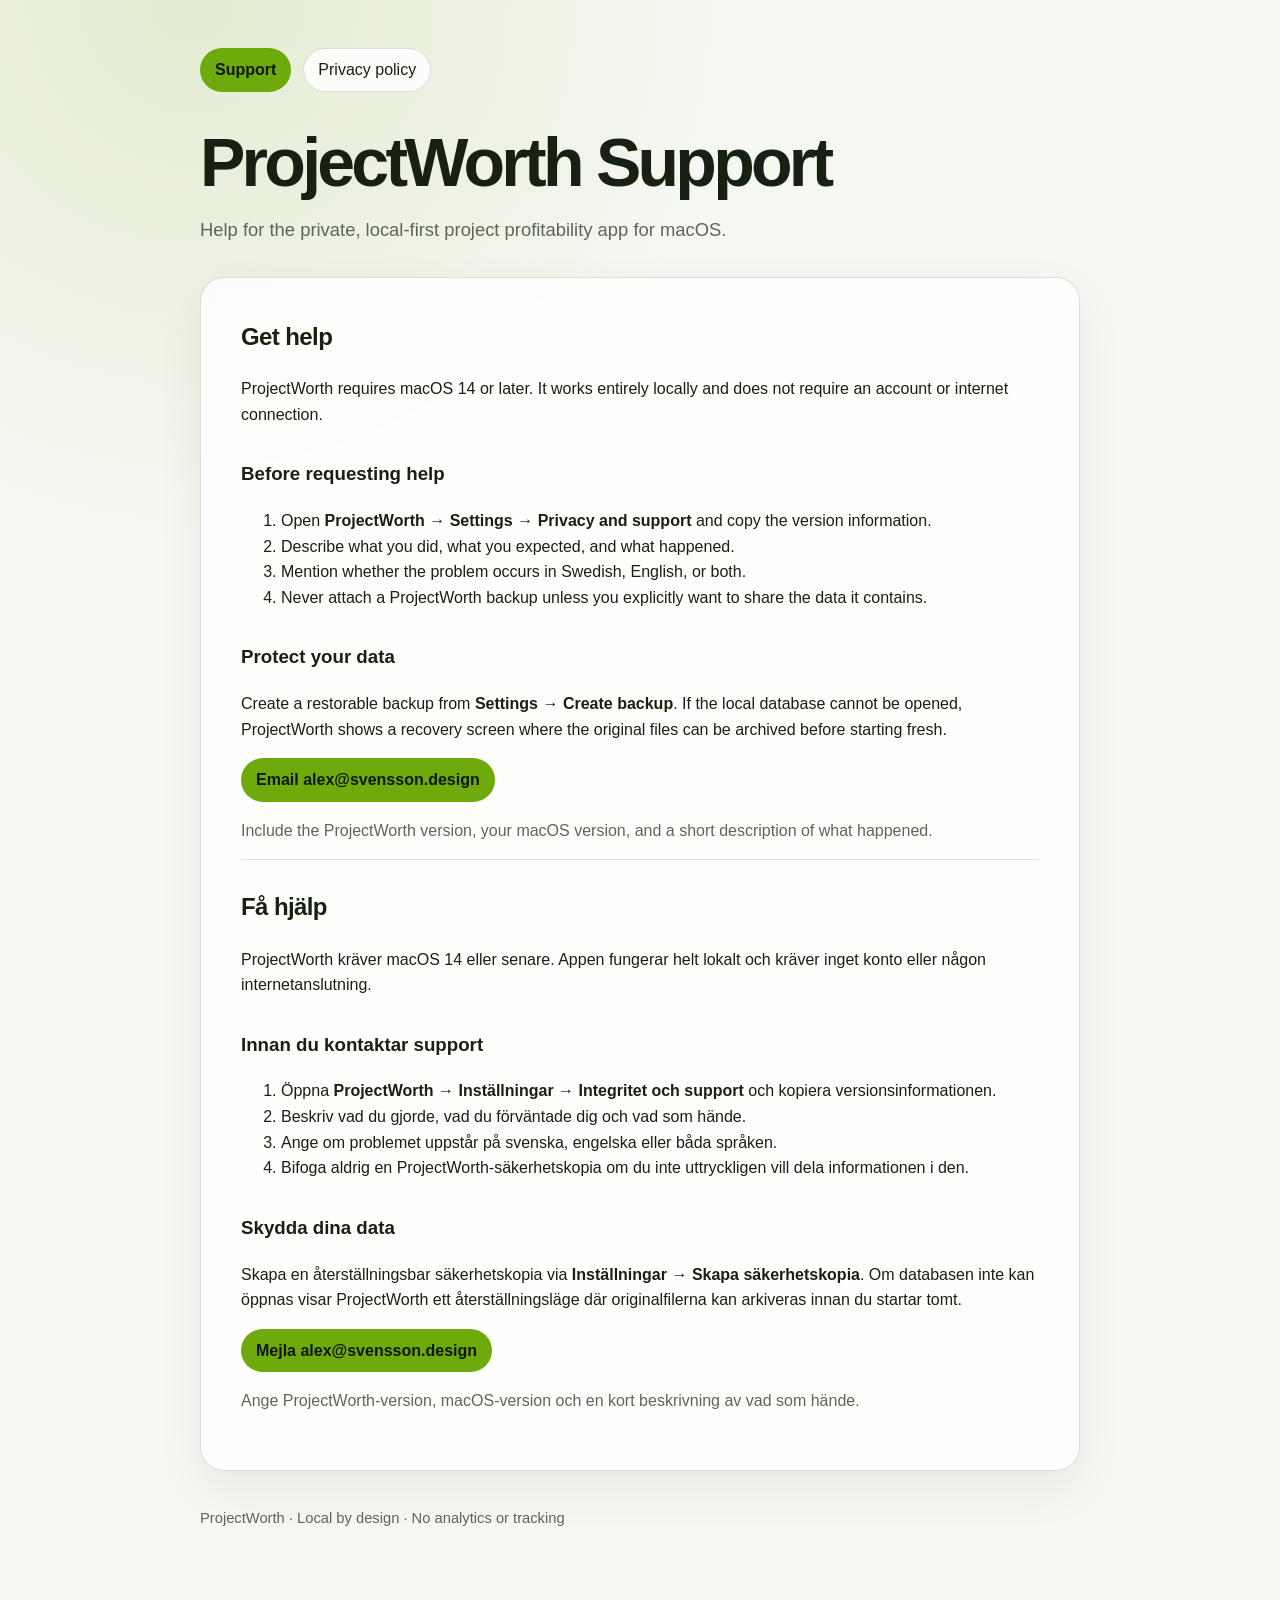
==== index.html @ 1679c49b "Publish ProjectWorth support and privacy pages" ====
<!doctype html>
<html lang="en">
<head>
  <meta charset="utf-8">
  <meta name="viewport" content="width=device-width, initial-scale=1">
  <meta name="description" content="Support for ProjectWorth, a private and local project profitability app for macOS.">
  <title>ProjectWorth Support</title>
  <link rel="stylesheet" href="styles.css">
</head>
<body>
  <main>
    <nav aria-label="Main navigation">
      <a href="index.html" aria-current="page">Support</a>
      <a href="privacy.html">Privacy policy</a>
    </nav>

    <header>
      <h1>ProjectWorth Support</h1>
      <p class="lede">Help for the private, local-first project profitability app for macOS.</p>
    </header>

    <section class="card">
      <div class="language" lang="en">
        <h2>Get help</h2>
        <p>ProjectWorth requires macOS 14 or later. It works entirely locally and does not require an account or internet connection.</p>

        <h3>Before requesting help</h3>
        <ol>
          <li>Open <strong>ProjectWorth → Settings → Privacy and support</strong> and copy the version information.</li>
          <li>Describe what you did, what you expected, and what happened.</li>
          <li>Mention whether the problem occurs in Swedish, English, or both.</li>
          <li>Never attach a ProjectWorth backup unless you explicitly want to share the data it contains.</li>
        </ol>

        <h3>Protect your data</h3>
        <p>Create a restorable backup from <strong>Settings → Create backup</strong>. If the local database cannot be opened, ProjectWorth shows a recovery screen where the original files can be archived before starting fresh.</p>

        <p><a class="button primary" href="mailto:alex@svensson.design">Email alex@svensson.design</a></p>
        <p class="muted">Include the ProjectWorth version, your macOS version, and a short description of what happened.</p>
      </div>

      <div class="language" lang="sv">
        <h2>Få hjälp</h2>
        <p>ProjectWorth kräver macOS 14 eller senare. Appen fungerar helt lokalt och kräver inget konto eller någon internetanslutning.</p>

        <h3>Innan du kontaktar support</h3>
        <ol>
          <li>Öppna <strong>ProjectWorth → Inställningar → Integritet och support</strong> och kopiera versionsinformationen.</li>
          <li>Beskriv vad du gjorde, vad du förväntade dig och vad som hände.</li>
          <li>Ange om problemet uppstår på svenska, engelska eller båda språken.</li>
          <li>Bifoga aldrig en ProjectWorth-säkerhetskopia om du inte uttryckligen vill dela informationen i den.</li>
        </ol>

        <h3>Skydda dina data</h3>
        <p>Skapa en återställningsbar säkerhetskopia via <strong>Inställningar → Skapa säkerhetskopia</strong>. Om databasen inte kan öppnas visar ProjectWorth ett återställningsläge där originalfilerna kan arkiveras innan du startar tomt.</p>

        <p><a class="button primary" href="mailto:alex@svensson.design">Mejla alex@svensson.design</a></p>
        <p class="muted">Ange ProjectWorth-version, macOS-version och en kort beskrivning av vad som hände.</p>
      </div>
    </section>

    <footer>ProjectWorth · Local by design · No analytics or tracking</footer>
  </main>
</body>
</html>
---- styles.css ----
:root {
  color-scheme: light dark;
  --background: #f6f7f2;
  --surface: rgba(255, 255, 255, 0.84);
  --text: #182012;
  --muted: #5d6657;
  --border: rgba(24, 32, 18, 0.14);
  --accent: #6eaa0c;
  --accent-strong: #477600;
}

@media (prefers-color-scheme: dark) {
  :root {
    --background: #10130e;
    --surface: rgba(28, 33, 24, 0.9);
    --text: #eff4e9;
    --muted: #b3bcaa;
    --border: rgba(239, 244, 233, 0.14);
    --accent: #a3f01f;
    --accent-strong: #c3ff60;
  }
}

* {
  box-sizing: border-box;
}

body {
  margin: 0;
  background:
    radial-gradient(circle at 15% 0%, color-mix(in srgb, var(--accent) 14%, transparent), transparent 34rem),
    var(--background);
  color: var(--text);
  font-family: -apple-system, BlinkMacSystemFont, "Segoe UI", sans-serif;
  line-height: 1.6;
}

main {
  width: min(880px, calc(100% - 32px));
  margin: 0 auto;
  padding: 48px 0 72px;
}

nav {
  display: flex;
  flex-wrap: wrap;
  gap: 12px;
  margin-bottom: 36px;
}

nav a,
.button {
  display: inline-flex;
  align-items: center;
  border: 1px solid var(--border);
  border-radius: 999px;
  padding: 8px 14px;
  color: var(--text);
  text-decoration: none;
  background: var(--surface);
}

nav a[aria-current="page"],
.button.primary {
  color: #11170d;
  background: var(--accent);
  border-color: transparent;
  font-weight: 650;
}

header {
  margin-bottom: 32px;
}

h1 {
  margin: 0 0 8px;
  font-size: clamp(2.2rem, 6vw, 4.25rem);
  letter-spacing: -0.055em;
  line-height: 1.02;
}

h2 {
  margin-top: 0;
  letter-spacing: -0.025em;
}

h3 {
  margin-top: 2rem;
}

.lede,
.muted {
  color: var(--muted);
}

.lede {
  max-width: 62ch;
  font-size: 1.15rem;
}

.card {
  margin: 20px 0;
  padding: clamp(22px, 5vw, 40px);
  border: 1px solid var(--border);
  border-radius: 24px;
  background: var(--surface);
  box-shadow: 0 18px 50px rgba(0, 0, 0, 0.06);
  backdrop-filter: blur(18px);
}

.language {
  padding-top: 28px;
  border-top: 1px solid var(--border);
}

.language:first-child {
  padding-top: 0;
  border-top: 0;
}

a {
  color: var(--accent-strong);
}

code {
  font-family: ui-monospace, SFMono-Regular, Menlo, monospace;
}

footer {
  margin-top: 36px;
  color: var(--muted);
  font-size: 0.92rem;
}

@media (max-width: 560px) {
  main {
    padding-top: 24px;
  }

  .card {
    border-radius: 18px;
  }
}
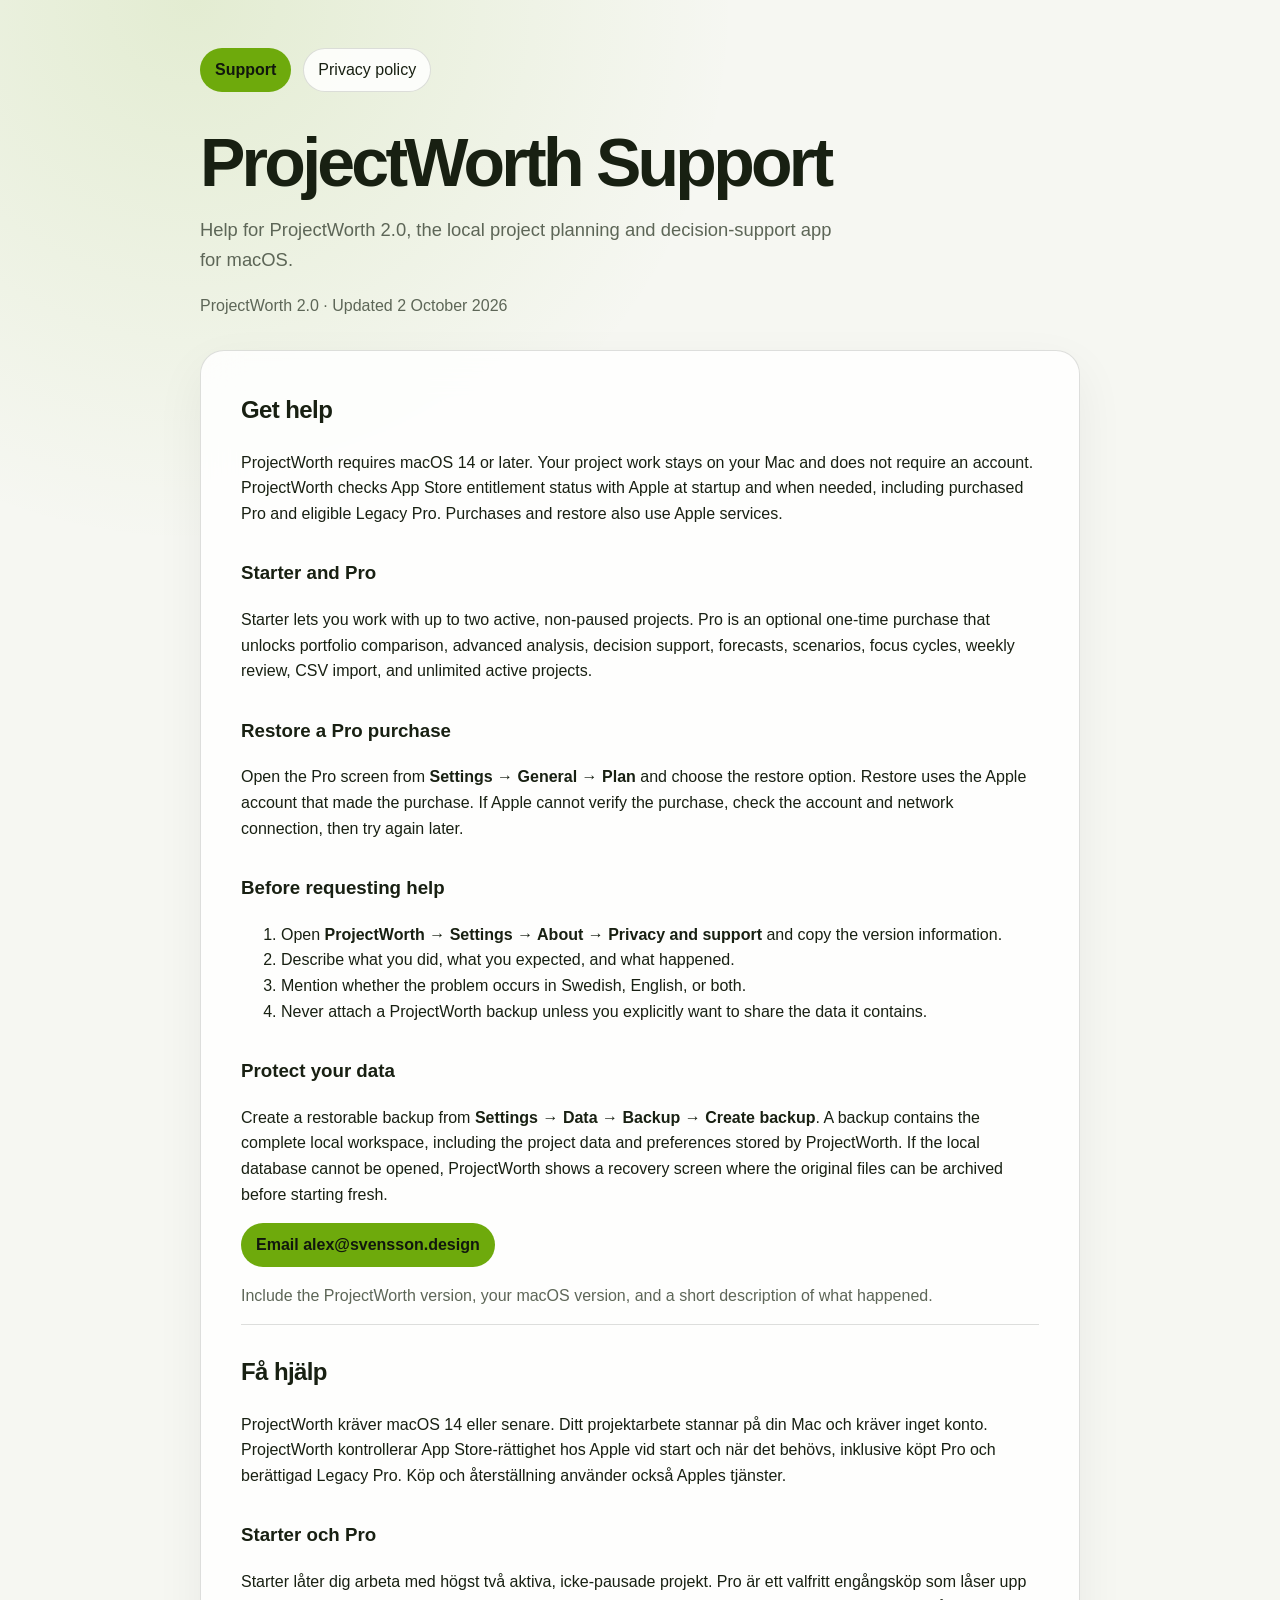
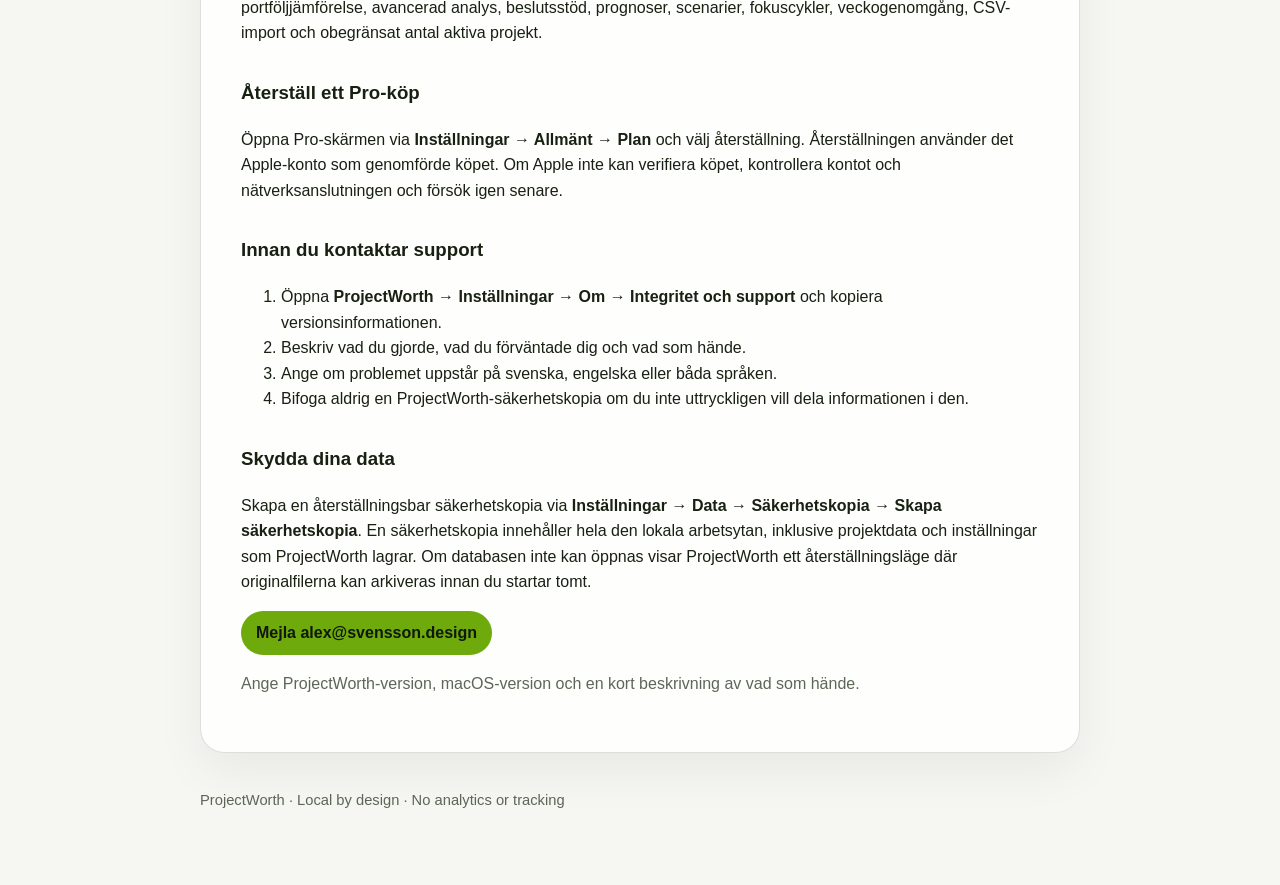
==== commit da05b35f: "Update ProjectWorth 2.0 support and StoreKit privacy information" ====
--- a/index.html
+++ b/index.html
@@ -3,7 +3,7 @@
 <head>
   <meta charset="utf-8">
   <meta name="viewport" content="width=device-width, initial-scale=1">
-  <meta name="description" content="Support for ProjectWorth, a private and local project profitability app for macOS.">
+  <meta name="description" content="ProjectWorth 2.0 support for a local project planning and decision-support app for macOS.">
   <title>ProjectWorth Support</title>
   <link rel="stylesheet" href="styles.css">
 </head>
@@ -16,24 +16,31 @@
 
     <header>
       <h1>ProjectWorth Support</h1>
-      <p class="lede">Help for the private, local-first project profitability app for macOS.</p>
+      <p class="lede">Help for ProjectWorth 2.0, the local project planning and decision-support app for macOS.</p>
+      <p class="muted">ProjectWorth 2.0 · Updated 2 October 2026</p>
     </header>
 
     <section class="card">
       <div class="language" lang="en">
         <h2>Get help</h2>
-        <p>ProjectWorth requires macOS 14 or later. It works entirely locally and does not require an account or internet connection.</p>
+        <p>ProjectWorth requires macOS 14 or later. Your project work stays on your Mac and does not require an account. ProjectWorth checks App Store entitlement status with Apple at startup and when needed, including purchased Pro and eligible Legacy Pro. Purchases and restore also use Apple services.</p>
+
+        <h3>Starter and Pro</h3>
+        <p>Starter lets you work with up to two active, non-paused projects. Pro is an optional one-time purchase that unlocks portfolio comparison, advanced analysis, decision support, forecasts, scenarios, focus cycles, weekly review, CSV import, and unlimited active projects.</p>
+
+        <h3>Restore a Pro purchase</h3>
+        <p>Open the Pro screen from <strong>Settings → General → Plan</strong> and choose the restore option. Restore uses the Apple account that made the purchase. If Apple cannot verify the purchase, check the account and network connection, then try again later.</p>
 
         <h3>Before requesting help</h3>
         <ol>
-          <li>Open <strong>ProjectWorth → Settings → Privacy and support</strong> and copy the version information.</li>
+          <li>Open <strong>ProjectWorth → Settings → About → Privacy and support</strong> and copy the version information.</li>
           <li>Describe what you did, what you expected, and what happened.</li>
           <li>Mention whether the problem occurs in Swedish, English, or both.</li>
           <li>Never attach a ProjectWorth backup unless you explicitly want to share the data it contains.</li>
         </ol>
 
         <h3>Protect your data</h3>
-        <p>Create a restorable backup from <strong>Settings → Create backup</strong>. If the local database cannot be opened, ProjectWorth shows a recovery screen where the original files can be archived before starting fresh.</p>
+        <p>Create a restorable backup from <strong>Settings → Data → Backup → Create backup</strong>. A backup contains the complete local workspace, including the project data and preferences stored by ProjectWorth. If the local database cannot be opened, ProjectWorth shows a recovery screen where the original files can be archived before starting fresh.</p>
 
         <p><a class="button primary" href="mailto:alex@svensson.design">Email alex@svensson.design</a></p>
         <p class="muted">Include the ProjectWorth version, your macOS version, and a short description of what happened.</p>
@@ -41,18 +48,24 @@
 
       <div class="language" lang="sv">
         <h2>Få hjälp</h2>
-        <p>ProjectWorth kräver macOS 14 eller senare. Appen fungerar helt lokalt och kräver inget konto eller någon internetanslutning.</p>
+        <p>ProjectWorth kräver macOS 14 eller senare. Ditt projektarbete stannar på din Mac och kräver inget konto. ProjectWorth kontrollerar App Store-rättighet hos Apple vid start och när det behövs, inklusive köpt Pro och berättigad Legacy Pro. Köp och återställning använder också Apples tjänster.</p>
+
+        <h3>Starter och Pro</h3>
+        <p>Starter låter dig arbeta med högst två aktiva, icke-pausade projekt. Pro är ett valfritt engångsköp som låser upp portföljjämförelse, avancerad analys, beslutsstöd, prognoser, scenarier, fokuscykler, veckogenomgång, CSV-import och obegränsat antal aktiva projekt.</p>
+
+        <h3>Återställ ett Pro-köp</h3>
+        <p>Öppna Pro-skärmen via <strong>Inställningar → Allmänt → Plan</strong> och välj återställning. Återställningen använder det Apple-konto som genomförde köpet. Om Apple inte kan verifiera köpet, kontrollera kontot och nätverksanslutningen och försök igen senare.</p>
 
         <h3>Innan du kontaktar support</h3>
         <ol>
-          <li>Öppna <strong>ProjectWorth → Inställningar → Integritet och support</strong> och kopiera versionsinformationen.</li>
+          <li>Öppna <strong>ProjectWorth → Inställningar → Om → Integritet och support</strong> och kopiera versionsinformationen.</li>
           <li>Beskriv vad du gjorde, vad du förväntade dig och vad som hände.</li>
           <li>Ange om problemet uppstår på svenska, engelska eller båda språken.</li>
           <li>Bifoga aldrig en ProjectWorth-säkerhetskopia om du inte uttryckligen vill dela informationen i den.</li>
         </ol>
 
         <h3>Skydda dina data</h3>
-        <p>Skapa en återställningsbar säkerhetskopia via <strong>Inställningar → Skapa säkerhetskopia</strong>. Om databasen inte kan öppnas visar ProjectWorth ett återställningsläge där originalfilerna kan arkiveras innan du startar tomt.</p>
+        <p>Skapa en återställningsbar säkerhetskopia via <strong>Inställningar → Data → Säkerhetskopia → Skapa säkerhetskopia</strong>. En säkerhetskopia innehåller hela den lokala arbetsytan, inklusive projektdata och inställningar som ProjectWorth lagrar. Om databasen inte kan öppnas visar ProjectWorth ett återställningsläge där originalfilerna kan arkiveras innan du startar tomt.</p>
 
         <p><a class="button primary" href="mailto:alex@svensson.design">Mejla alex@svensson.design</a></p>
         <p class="muted">Ange ProjectWorth-version, macOS-version och en kort beskrivning av vad som hände.</p>
